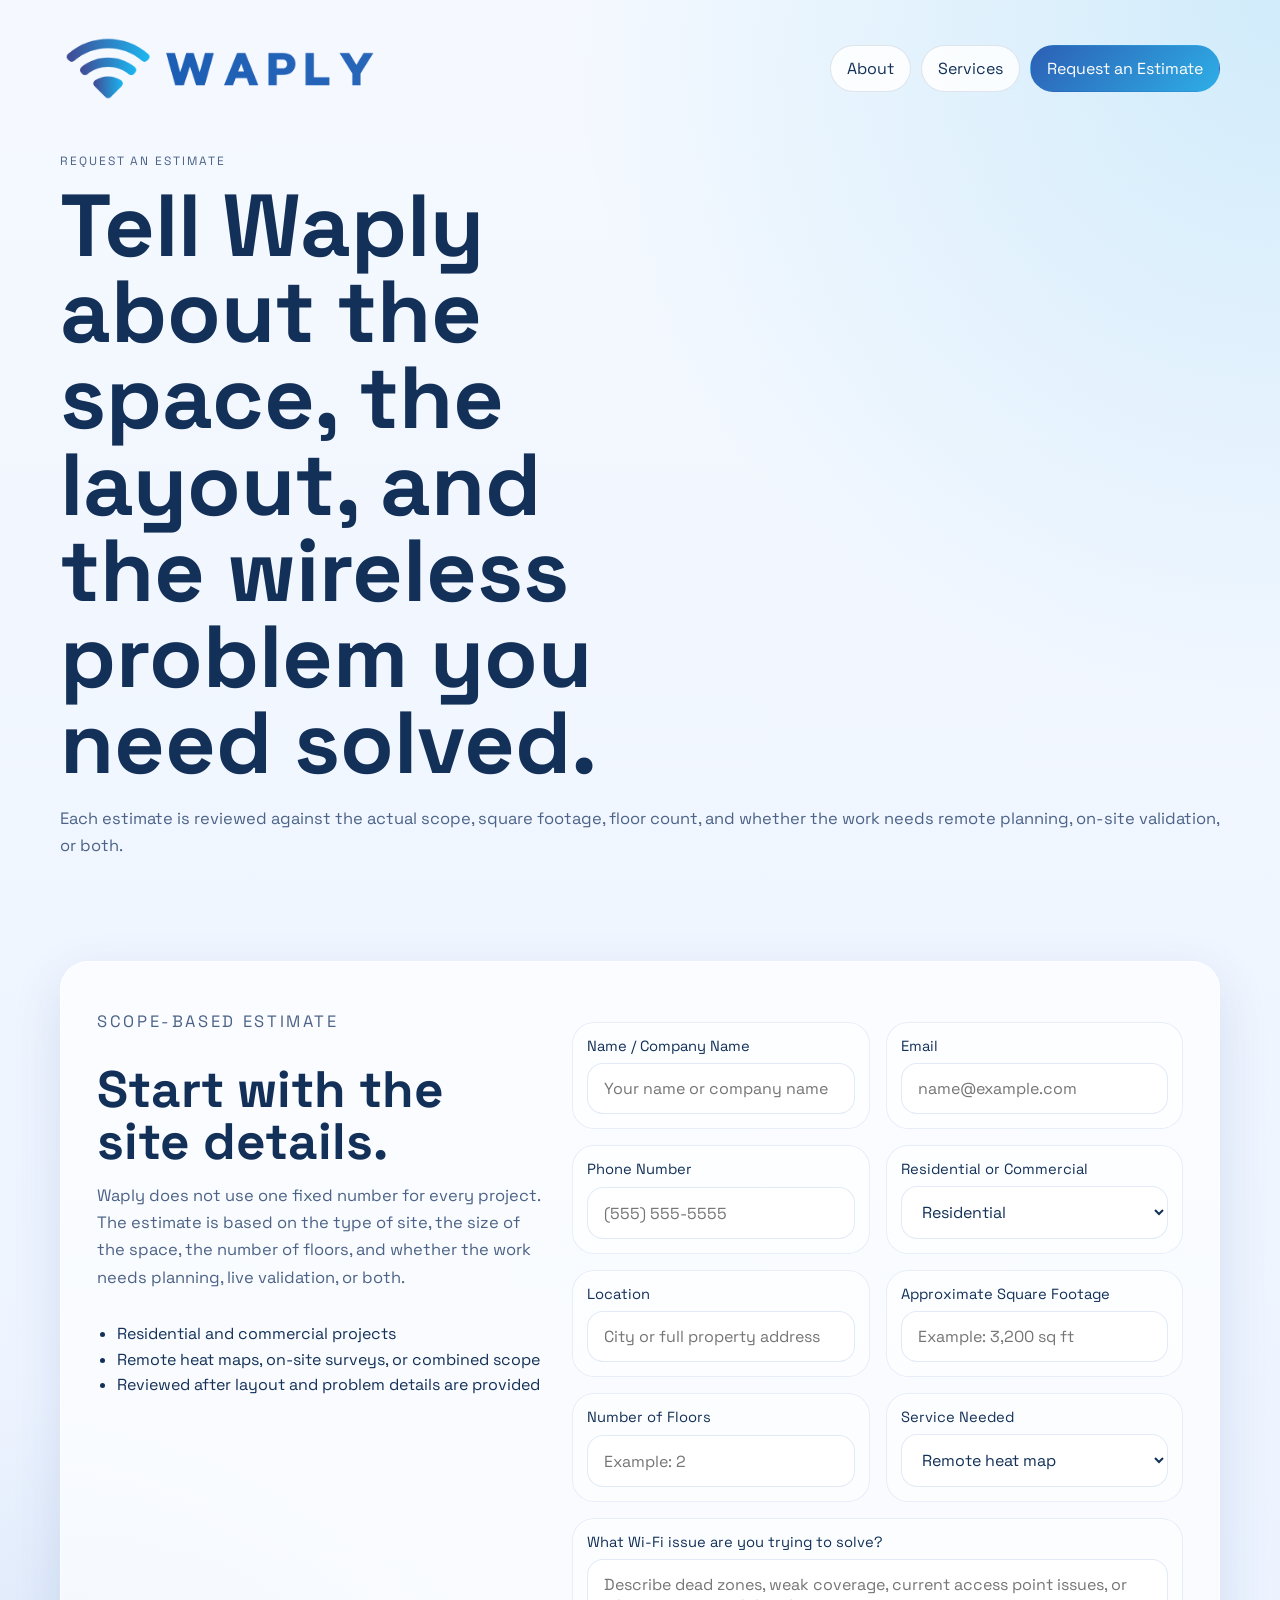
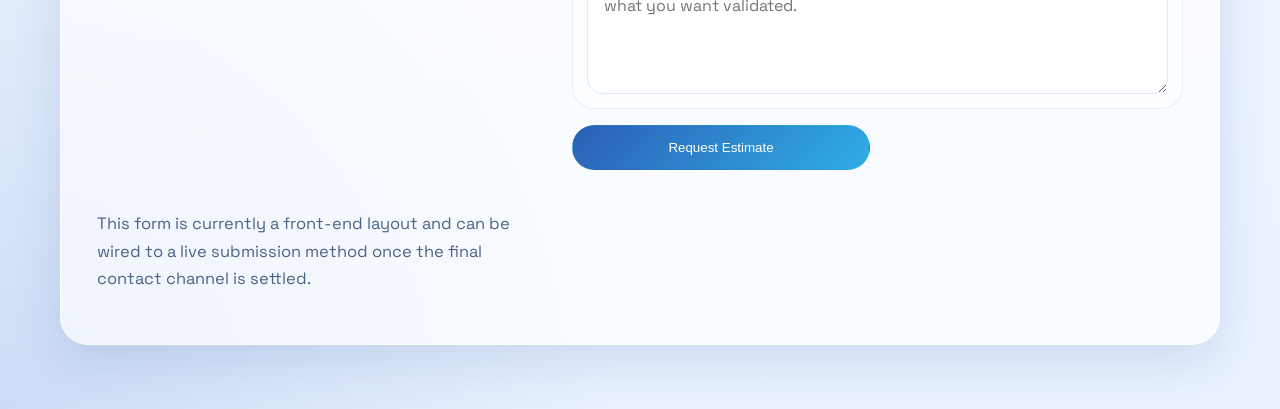
==== estimate.html @ 0798b62b "Initial Waply site" ====
<!DOCTYPE html>
<html lang="en">
<head>
  <meta charset="UTF-8">
  <meta name="viewport" content="width=device-width, initial-scale=1.0">
  <title>Waply | Request an Estimate</title>
  <meta name="description" content="Request a scope-based Wi-Fi estimate from Waply.">
  <link rel="preconnect" href="https://fonts.googleapis.com">
  <link rel="preconnect" href="https://fonts.gstatic.com" crossorigin>
  <link href="https://fonts.googleapis.com/css2?family=Space+Grotesk:wght@400;500;700&family=Instrument+Serif:ital@0;1&display=swap" rel="stylesheet">
  <link rel="stylesheet" href="styles.css">
</head>
<body>
  <div class="site-shell">
    <header class="sub-hero">
      <nav class="topbar">
        <a class="brand-lockup" href="index.html" aria-label="Waply home">
          <img class="brand-mark-image" src="waply-logo.png" alt="Waply logo">
        </a>
        <div class="nav-links">
          <a href="index.html">About</a>
          <a href="services.html">Services</a>
          <a class="is-active" href="estimate.html">Request an Estimate</a>
        </div>
      </nav>
      <div class="sub-hero-copy">
        <p class="eyebrow">Request an Estimate</p>
        <h1>Tell Waply about the space, the layout, and the wireless problem you need solved.</h1>
        <p class="lede">Each estimate is reviewed against the actual scope, square footage, floor count, and whether the work needs remote planning, on-site validation, or both.</p>
      </div>
    </header>

    <main>
      <section class="section contact">
        <div class="contact-card estimate-shell">
          <div class="estimate-intro">
            <p class="eyebrow">Scope-Based Estimate</p>
            <h2>Start with the site details.</h2>
            <p>
              Waply does not use one fixed number for every project. The estimate is based on the type of site,
              the size of the space, the number of floors, and whether the work needs planning, live validation,
              or both.
            </p>
            <ul class="estimate-points">
              <li>Residential and commercial projects</li>
              <li>Remote heat maps, on-site surveys, or combined scope</li>
              <li>Reviewed after layout and problem details are provided</li>
            </ul>
          </div>
          <form class="estimate-form">
            <label>
              <span>Name / Company Name</span>
              <input type="text" name="name_company" placeholder="Your name or company name">
            </label>
            <label>
              <span>Email</span>
              <input type="email" name="email" placeholder="name@example.com">
            </label>
            <label>
              <span>Phone Number</span>
              <input type="tel" name="phone" placeholder="(555) 555-5555">
            </label>
            <label>
              <span>Residential or Commercial</span>
              <select name="property_type">
                <option>Residential</option>
                <option>Commercial</option>
              </select>
            </label>
            <label>
              <span>Location</span>
              <input type="text" name="location" placeholder="City or full property address">
            </label>
            <label>
              <span>Approximate Square Footage</span>
              <input type="text" name="square_footage" placeholder="Example: 3,200 sq ft">
            </label>
            <label>
              <span>Number of Floors</span>
              <input type="text" name="floors" placeholder="Example: 2">
            </label>
            <label>
              <span>Service Needed</span>
              <select name="service_type">
                <option>Remote heat map</option>
                <option>On-site survey</option>
                <option>Both</option>
              </select>
            </label>
            <label class="full">
              <span>What Wi-Fi issue are you trying to solve?</span>
              <textarea name="problem" rows="5" placeholder="Describe dead zones, weak coverage, current access point issues, or what you want validated."></textarea>
            </label>
            <button class="button primary full-button" type="button">Request Estimate</button>
          </form>
          <p class="contact-note">This form is currently a front-end layout and can be wired to a live submission method once the final contact channel is settled.</p>
        </div>
      </section>
    </main>
  </div>
</body>
</html>
---- styles.css ----
:root {
  --bg: #eef5ff;
  --bg-soft: #e3efff;
  --surface: rgba(255, 255, 255, 0.66);
  --surface-strong: rgba(255, 255, 255, 0.84);
  --text: #133058;
  --muted: #4c6387;
  --line: rgba(19, 48, 88, 0.12);
  --accent: #2f68bf;
  --accent-deep: #2c5fb4;
  --accent-bright: #2eaee6;
  --accent-soft: #73c9ef;
  --shadow: 0 18px 50px rgba(33, 79, 147, 0.14);
}

* {
  box-sizing: border-box;
}

html {
  scroll-behavior: smooth;
}

body {
  margin: 0;
  font-family: "Space Grotesk", sans-serif;
  color: var(--text);
  background:
    radial-gradient(circle at top right, rgba(46, 174, 230, 0.18), transparent 30%),
    radial-gradient(circle at bottom left, rgba(47, 104, 191, 0.16), transparent 26%),
    linear-gradient(180deg, #f5f9ff 0%, #eaf2ff 100%);
}

.site-shell {
  width: min(1160px, calc(100% - 32px));
  margin: 0 auto;
  padding: 24px 0 64px;
}

.hero,
.section,
.contact-card {
  animation: rise 700ms ease both;
}

.topbar {
  display: flex;
  align-items: center;
  justify-content: space-between;
  gap: 16px;
  padding: 8px 0 28px;
}

.brand-lockup {
  display: inline-flex;
  align-items: center;
  text-decoration: none;
}

.brand-mark-image {
  display: block;
  width: clamp(190px, 30vw, 320px);
  height: auto;
  object-fit: contain;
}

.nav-links {
  display: flex;
  flex-wrap: wrap;
  gap: 10px;
}

.nav-links a {
  text-decoration: none;
  color: var(--text);
  border: 1px solid var(--line);
  padding: 12px 16px;
  border-radius: 999px;
  background: var(--surface-strong);
  backdrop-filter: blur(18px);
}

.nav-links a.is-active {
  background: linear-gradient(135deg, var(--accent-deep), var(--accent-bright));
  color: #fff;
  border-color: transparent;
}

.hero-grid {
  display: grid;
  grid-template-columns: 1.1fr 0.9fr;
  gap: 32px;
  align-items: center;
  padding: 22px 0 40px;
}

.sub-hero {
  padding-bottom: 16px;
}

.sub-hero-copy {
  padding: 20px 0 14px;
}

.eyebrow {
  margin: 0 0 14px;
  text-transform: uppercase;
  letter-spacing: 0.16em;
  font-size: 0.75rem;
  color: var(--muted);
}

h1,
h2,
h3,
p,
ul {
  margin-top: 0;
}

h1 {
  font-size: clamp(2.8rem, 7vw, 5.5rem);
  line-height: 0.98;
  max-width: 11ch;
  margin-bottom: 18px;
}

h2 {
  font-size: clamp(2rem, 4vw, 3.4rem);
  line-height: 1.02;
  max-width: 13ch;
  margin-bottom: 0;
}

.lede,
.card p,
.step p,
.bullet-panel p,
.price-card p,
.pricing-note,
.contact-card p {
  color: var(--muted);
  line-height: 1.65;
  font-size: 1.03rem;
}

.hero-actions {
  display: flex;
  flex-wrap: wrap;
  gap: 14px;
  margin-top: 26px;
}

.button {
  display: inline-flex;
  align-items: center;
  justify-content: center;
  min-width: 150px;
  padding: 14px 18px;
  border-radius: 999px;
  text-decoration: none;
  border: 1px solid transparent;
}

.button.primary {
  background: linear-gradient(135deg, var(--accent-deep), var(--accent-bright));
  color: #fff;
}

.button.secondary {
  background: var(--surface-strong);
  color: var(--text);
  border-color: var(--line);
}

.signal-card__frame,
.card,
.step,
.price-card,
.contact-card,
.bullet-panel {
  background: var(--surface);
  border: 1px solid rgba(255, 255, 255, 0.6);
  border-radius: 28px;
  backdrop-filter: blur(18px);
  box-shadow: var(--shadow);
}

.signal-card__frame {
  padding: 24px;
}

.heatmap {
  aspect-ratio: 1 / 1;
  border-radius: 22px;
  position: relative;
  overflow: hidden;
  background:
    linear-gradient(rgba(47, 104, 191, 0.06) 1px, transparent 1px),
    linear-gradient(90deg, rgba(47, 104, 191, 0.06) 1px, transparent 1px),
    linear-gradient(180deg, #f9fbff, #eef4ff);
  background-size: 32px 32px, 32px 32px, auto;
  border: 1px solid rgba(47, 104, 191, 0.12);
}

.floor,
.hall {
  position: absolute;
  background: rgba(255, 255, 255, 0.95);
  border: 2px solid rgba(47, 104, 191, 0.22);
}

.floor::after,
.hall::after {
  content: "";
  position: absolute;
  inset: 8px;
  border: 1px dashed rgba(47, 104, 191, 0.1);
}

.floor-a {
  top: 10%;
  left: 8%;
  width: 36%;
  height: 24%;
  box-shadow: 42px 0 0 0 rgba(255, 255, 255, 0.95);
}

.floor-b {
  right: 10%;
  bottom: 12%;
  width: 38%;
  height: 28%;
  box-shadow: -54px 0 0 0 rgba(255, 255, 255, 0.95);
}

.hall-a {
  top: 42%;
  left: 14%;
  width: 54%;
  height: 10%;
}

.hall-b {
  top: 18%;
  right: 21%;
  width: 10%;
  height: 50%;
}

.coverage {
  position: absolute;
  border-radius: 999px;
  filter: blur(10px);
  opacity: 0.9;
}

.coverage-a {
  top: 10%;
  left: 3%;
  width: 44%;
  height: 30%;
  background: radial-gradient(circle, rgba(46,174,230,0.78) 0%, rgba(46,174,230,0.1) 70%, transparent 100%);
}

.coverage-b {
  top: 28%;
  left: 29%;
  width: 38%;
  height: 28%;
  background: radial-gradient(circle, rgba(115,201,239,0.88) 0%, rgba(115,201,239,0.2) 68%, transparent 100%);
}

.coverage-c {
  bottom: 9%;
  right: 7%;
  width: 44%;
  height: 34%;
  background: radial-gradient(circle, rgba(47,104,191,0.72) 0%, rgba(47,104,191,0.16) 68%, transparent 100%);
}

.coverage-d {
  top: 17%;
  right: 14%;
  width: 26%;
  height: 22%;
  background: radial-gradient(circle, rgba(244,177,106,0.65) 0%, rgba(244,177,106,0.14) 62%, transparent 100%);
}

.ap {
  position: absolute;
  width: 18px;
  height: 18px;
  border-radius: 50%;
  background: #214c93;
  border: 3px solid #ffffff;
  box-shadow: 0 0 0 8px rgba(47,104,191,0.12);
}

.ap::after {
  content: "";
  position: absolute;
  width: 54px;
  height: 54px;
  top: 50%;
  left: 50%;
  transform: translate(-50%, -50%);
  border: 1px solid rgba(33, 76, 147, 0.16);
  border-radius: 50%;
}

.ap-1 { top: 22%; left: 24%; }
.ap-2 { top: 44%; left: 46%; }
.ap-3 { bottom: 22%; right: 23%; }

.legend {
  display: flex;
  justify-content: space-between;
  margin-top: 16px;
  font-size: 0.88rem;
  color: var(--muted);
}

.section {
  padding: 56px 0 0;
}

.section-heading {
  display: grid;
  gap: 12px;
  margin-bottom: 24px;
}

.about-panel {
  display: grid;
  gap: 16px;
  padding: 24px 26px;
  border-radius: 28px;
  background: var(--surface);
  border: 1px solid rgba(255, 255, 255, 0.6);
  backdrop-filter: blur(18px);
  box-shadow: var(--shadow);
}

.split-band {
  padding-bottom: 8px;
}

.cards,
.pricing-grid,
.steps {
  display: grid;
  gap: 18px;
}

.cards {
  grid-template-columns: repeat(3, minmax(0, 1fr));
}

.card,
.step,
.price-card {
  padding: 24px;
}

.card h3,
.step h3,
.price-card h3 {
  margin-bottom: 10px;
  font-size: 1.2rem;
}

.steps {
  grid-template-columns: repeat(3, minmax(0, 1fr));
}

.step-number {
  display: inline-block;
  margin-bottom: 18px;
  font-size: 0.84rem;
  letter-spacing: 0.16em;
  color: var(--accent);
}

.split {
  display: grid;
  grid-template-columns: 0.9fr 1.1fr;
  gap: 24px;
  align-items: start;
}

.bullet-panel {
  padding: 24px;
}

.bullet-panel ul {
  padding-left: 20px;
  color: var(--text);
  line-height: 1.6;
}

.pricing-grid {
  grid-template-columns: repeat(3, minmax(0, 1fr));
}

.price-card .price {
  font-size: 2rem;
  color: var(--accent-deep);
  margin-bottom: 10px;
}

.price-card.featured {
  transform: translateY(-8px);
  background: linear-gradient(180deg, rgba(47,104,191,0.94), rgba(25,78,161,0.98));
  color: #fff;
}

.price-card.featured p,
.price-card.featured .price {
  color: #fff;
}

.pricing-note {
  margin-top: 18px;
}

.contact-card {
  padding: 36px;
}

.estimate-shell {
  display: grid;
  grid-template-columns: 0.85fr 1.15fr;
  gap: 24px;
  align-items: start;
}

.estimate-intro {
  display: grid;
  gap: 14px;
  padding: 10px 6px 0 0;
}

.estimate-points {
  margin: 0;
  padding-left: 20px;
  color: var(--text);
  line-height: 1.6;
}

.estimate-form {
  display: grid;
  grid-template-columns: repeat(2, minmax(0, 1fr));
  gap: 16px;
  margin-top: 24px;
}

.estimate-form label {
  display: grid;
  gap: 8px;
  padding: 14px;
  border-radius: 22px;
  background: rgba(255, 255, 255, 0.52);
  border: 1px solid rgba(47, 104, 191, 0.1);
  box-shadow: inset 0 1px 0 rgba(255,255,255,0.7);
}

.estimate-form span {
  font-size: 0.92rem;
  color: var(--text);
}

.estimate-form input,
.estimate-form select,
.estimate-form textarea {
  width: 100%;
  border: 1px solid rgba(47, 104, 191, 0.14);
  border-radius: 16px;
  padding: 14px 16px;
  font: inherit;
  color: var(--text);
  background: rgba(255, 255, 255, 0.9);
  outline: none;
}

.estimate-form input:focus,
.estimate-form select:focus,
.estimate-form textarea:focus {
  border-color: var(--accent-bright);
  box-shadow: 0 0 0 4px rgba(46, 174, 230, 0.12);
}

.estimate-form textarea {
  resize: vertical;
  min-height: 130px;
}

.estimate-form .full {
  grid-column: 1 / -1;
}

.full-button {
  width: 100%;
}

.contact-note {
  font-size: 0.92rem;
  margin-top: 16px;
}

@keyframes rise {
  from {
    opacity: 0;
    transform: translateY(20px);
  }
  to {
    opacity: 1;
    transform: translateY(0);
  }
}

@media (max-width: 920px) {
  .hero-grid,
  .cards,
  .steps,
  .split,
  .pricing-grid,
  .estimate-shell {
    grid-template-columns: 1fr;
  }

  .price-card.featured {
    transform: none;
  }
}

@media (max-width: 560px) {
  .site-shell {
    width: min(100% - 20px, 1160px);
  }

  .topbar {
    flex-direction: column;
    align-items: flex-start;
  }

  .button,
  .nav-links a {
    width: 100%;
  }

  .hero-actions {
    flex-direction: column;
  }

  .nav-links,
  .estimate-form {
    width: 100%;
  }

  .estimate-form {
    grid-template-columns: 1fr;
  }

  .contact-card {
    padding: 24px;
  }
}
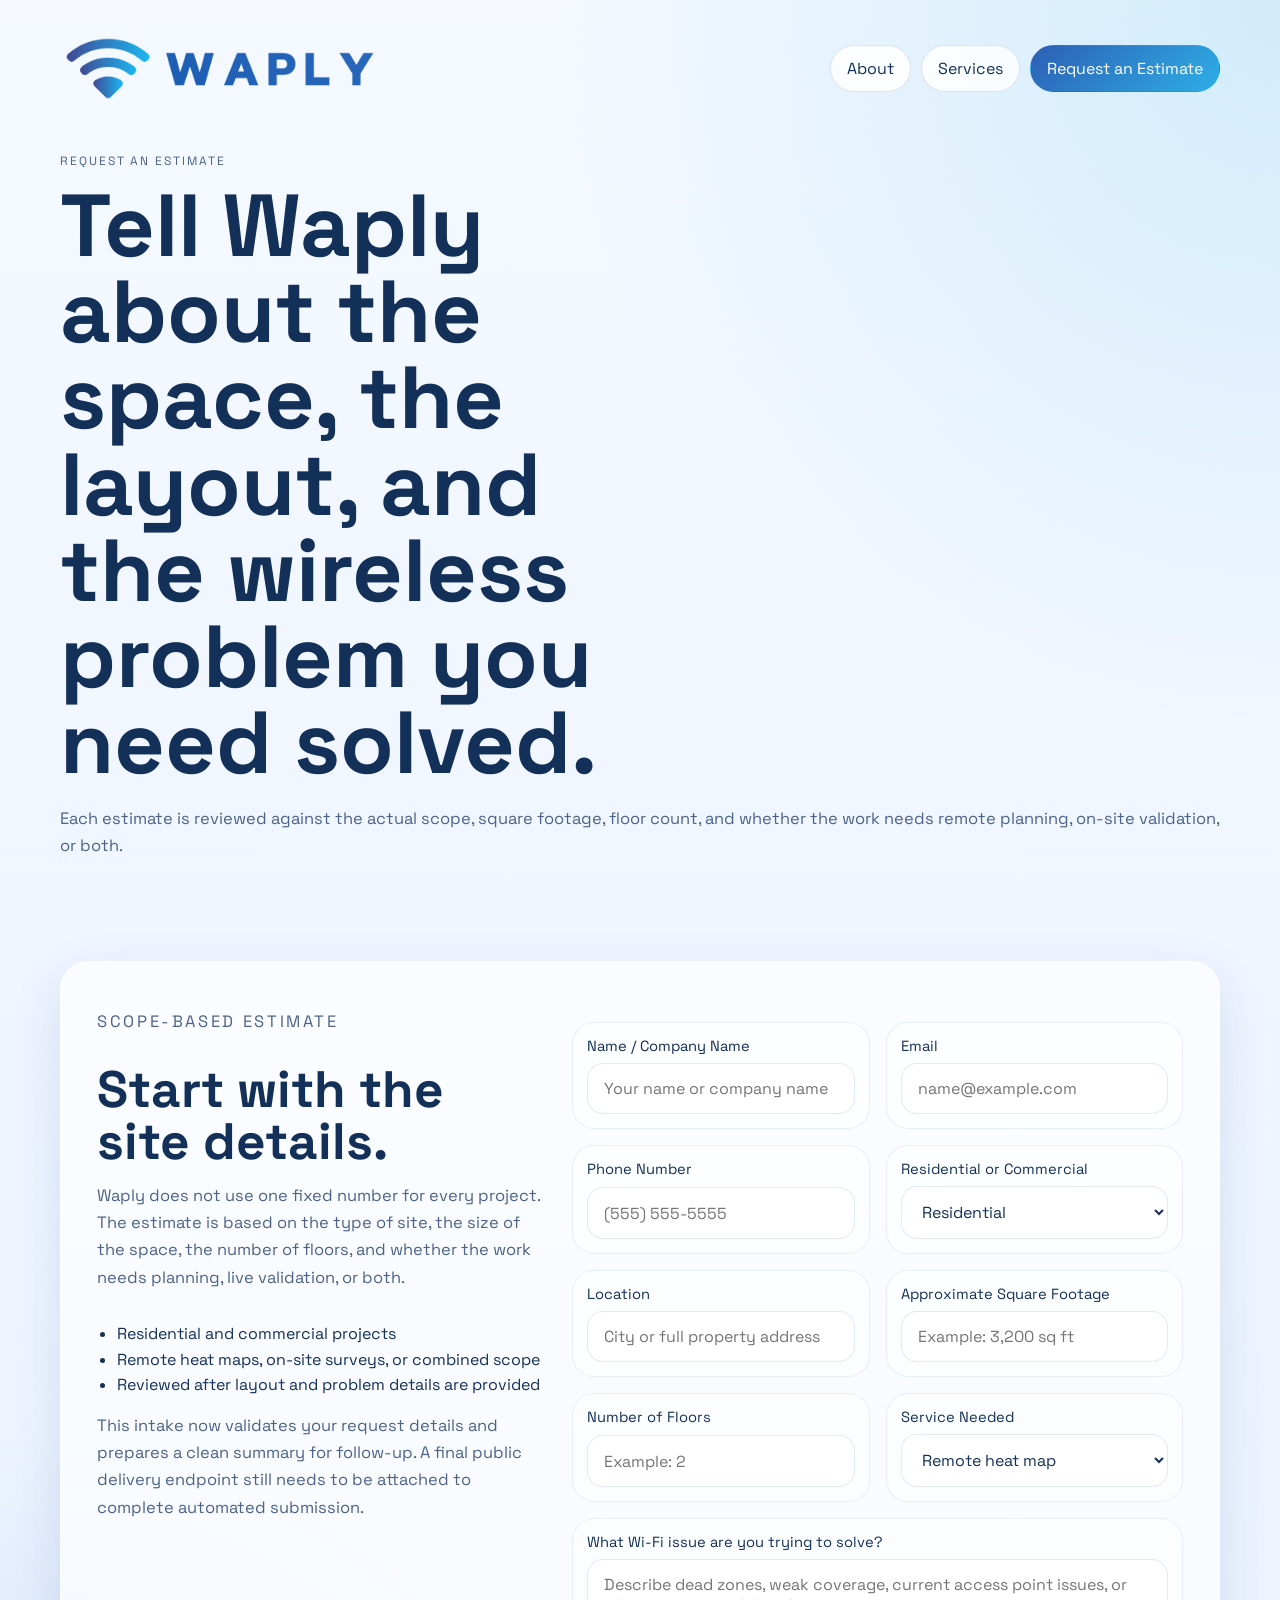
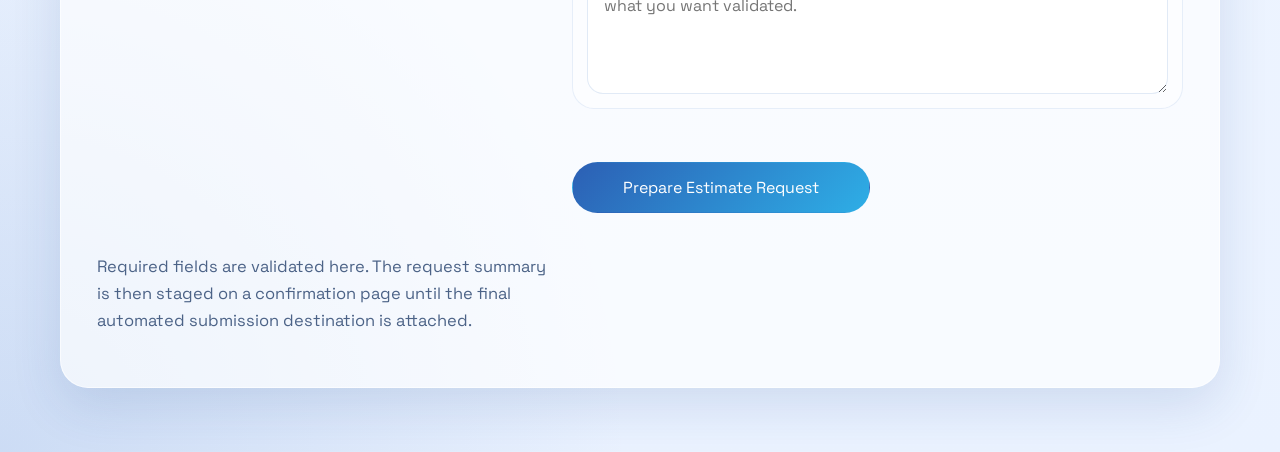
==== commit 4fcb7bbb: "Update estimate intake flow Replace the dead estimate button with a validated intake flow and add a " ====
--- a/estimate.html
+++ b/estimate.html
@@ -9,6 +9,7 @@
   <link rel="preconnect" href="https://fonts.gstatic.com" crossorigin>
   <link href="https://fonts.googleapis.com/css2?family=Space+Grotesk:wght@400;500;700&family=Instrument+Serif:ital@0;1&display=swap" rel="stylesheet">
   <link rel="stylesheet" href="styles.css">
+  <script src="estimate.js" defer></script>
 </head>
 <body>
   <div class="site-shell">
@@ -46,11 +47,15 @@
               <li>Remote heat maps, on-site surveys, or combined scope</li>
               <li>Reviewed after layout and problem details are provided</li>
             </ul>
+            <p class="submission-note">
+              This intake now validates your request details and prepares a clean summary for follow-up.
+              A final public delivery endpoint still needs to be attached to complete automated submission.
+            </p>
           </div>
-          <form class="estimate-form">
+          <form class="estimate-form" id="estimate-form" novalidate>
             <label>
               <span>Name / Company Name</span>
-              <input type="text" name="name_company" placeholder="Your name or company name">
+              <input type="text" name="name_company" placeholder="Your name or company name" required>
             </label>
             <label>
               <span>Email</span>
@@ -62,26 +67,26 @@
             </label>
             <label>
               <span>Residential or Commercial</span>
-              <select name="property_type">
+              <select name="property_type" required>
                 <option>Residential</option>
                 <option>Commercial</option>
               </select>
             </label>
             <label>
               <span>Location</span>
-              <input type="text" name="location" placeholder="City or full property address">
+              <input type="text" name="location" placeholder="City or full property address" required>
             </label>
             <label>
               <span>Approximate Square Footage</span>
-              <input type="text" name="square_footage" placeholder="Example: 3,200 sq ft">
+              <input type="text" name="square_footage" placeholder="Example: 3,200 sq ft" required>
             </label>
             <label>
               <span>Number of Floors</span>
-              <input type="text" name="floors" placeholder="Example: 2">
+              <input type="text" name="floors" placeholder="Example: 2" required>
             </label>
             <label>
               <span>Service Needed</span>
-              <select name="service_type">
+              <select name="service_type" required>
                 <option>Remote heat map</option>
                 <option>On-site survey</option>
                 <option>Both</option>
@@ -89,11 +94,12 @@
             </label>
             <label class="full">
               <span>What Wi-Fi issue are you trying to solve?</span>
-              <textarea name="problem" rows="5" placeholder="Describe dead zones, weak coverage, current access point issues, or what you want validated."></textarea>
+              <textarea name="problem" rows="5" placeholder="Describe dead zones, weak coverage, current access point issues, or what you want validated." required></textarea>
             </label>
-            <button class="button primary full-button" type="button">Request Estimate</button>
+            <div class="form-status full" id="form-status" aria-live="polite"></div>
+            <button class="button primary full-button" type="submit">Prepare Estimate Request</button>
           </form>
-          <p class="contact-note">This form is currently a front-end layout and can be wired to a live submission method once the final contact channel is settled.</p>
+          <p class="contact-note">Required fields are validated here. The request summary is then staged on a confirmation page until the final automated submission destination is attached.</p>
         </div>
       </section>
     </main>
--- a/styles.css
+++ b/styles.css
@@ -441,6 +441,12 @@
   padding: 10px 6px 0 0;
 }
 
+.submission-note,
+.form-status {
+  font-size: 0.92rem;
+  line-height: 1.55;
+}
+
 .estimate-points {
   margin: 0;
   padding-left: 20px;
@@ -501,11 +507,59 @@
 
 .full-button {
   width: 100%;
+  font: inherit;
+  cursor: pointer;
 }
 
 .contact-note {
   font-size: 0.92rem;
   margin-top: 16px;
+}
+
+.form-status {
+  min-height: 1.4em;
+  color: var(--accent-deep);
+}
+
+.success-card {
+  display: grid;
+  grid-template-columns: 1fr 1fr;
+  gap: 24px;
+  align-items: start;
+}
+
+.success-summary,
+.success-next {
+  display: grid;
+  gap: 14px;
+}
+
+.request-summary {
+  display: grid;
+  gap: 14px;
+  margin: 0;
+}
+
+.request-row {
+  display: grid;
+  gap: 6px;
+  padding: 16px 18px;
+  border-radius: 22px;
+  background: rgba(255, 255, 255, 0.58);
+  border: 1px solid rgba(47, 104, 191, 0.1);
+}
+
+.request-row dt {
+  font-size: 0.8rem;
+  letter-spacing: 0.12em;
+  text-transform: uppercase;
+  color: var(--muted);
+}
+
+.request-row dd {
+  margin: 0;
+  color: var(--text);
+  line-height: 1.6;
 }
 
 @keyframes rise {
@@ -525,7 +579,8 @@
   .steps,
   .split,
   .pricing-grid,
-  .estimate-shell {
+  .estimate-shell,
+  .success-card {
     grid-template-columns: 1fr;
   }
 
